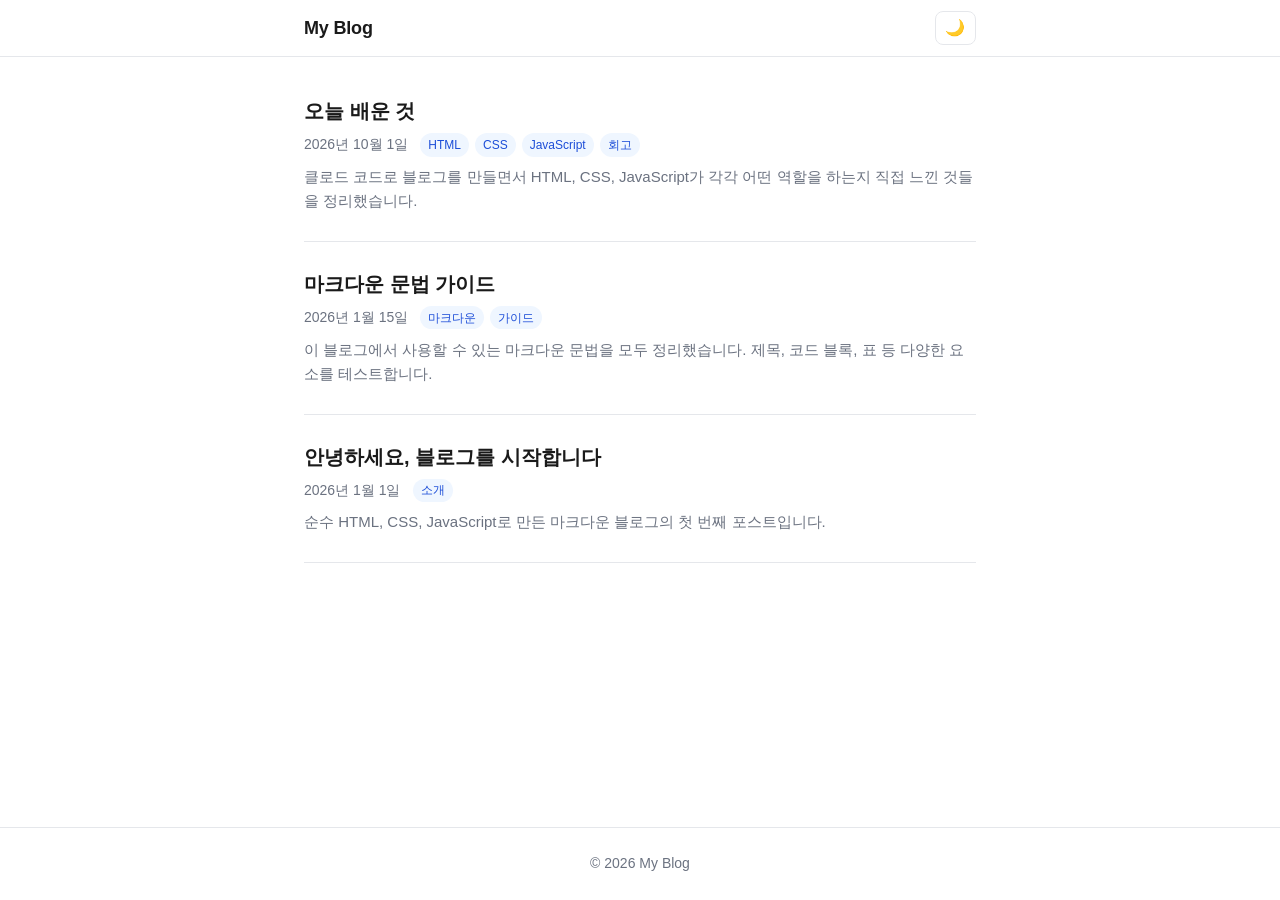
==== index.html @ 800f18c6 "블로그 초기 버전 완성 Co-Authored-By: Claude Sonnet 4.6 <noreply@anthropic.com>" ====
<!DOCTYPE html>
<html lang="ko">
<head>
  <meta charset="UTF-8">
  <meta name="viewport" content="width=device-width, initial-scale=1.0">
  <title>My Blog</title>
  <link rel="stylesheet" href="css/style.css">
  <script src="js/theme.js"></script>
</head>
<body>
  <header class="site-header">
    <div class="container">
      <a href="index.html" class="site-title">My Blog</a>
      <button id="theme-toggle" aria-label="다크 모드로 전환">🌙</button>
    </div>
  </header>

  <main class="container">
    <div id="post-list" role="list" aria-label="포스트 목록"></div>
  </main>

  <footer class="site-footer">
    <div class="container">
      <p>© 2026 My Blog</p>
    </div>
  </footer>

  <script src="js/loader.js"></script>
</body>
</html>
---- css/style.css ----
/* ===== CSS Variables ===== */
:root {
  --color-bg: #ffffff;
  --color-surface: #f8f9fa;
  --color-text: #1a1a1a;
  --color-text-muted: #6b7280;
  --color-border: #e5e7eb;
  --color-code-bg: #f3f4f6;
  --color-link: #2563eb;
  --color-tag-bg: #eff6ff;
  --color-tag-text: #1d4ed8;
  --color-header-bg: rgba(255, 255, 255, 0.9);
  --font-sans: -apple-system, BlinkMacSystemFont, 'Segoe UI', 'Noto Sans KR', Helvetica, Arial, sans-serif;
  --font-mono: 'SFMono-Regular', Consolas, 'Liberation Mono', Menlo, monospace;
  --transition: background-color 0.2s ease, color 0.2s ease, border-color 0.2s ease;
}

@media (prefers-color-scheme: dark) {
  :root:not([data-theme="light"]) {
    --color-bg: #0f0f0f;
    --color-surface: #1a1a1a;
    --color-text: #e8e8e8;
    --color-text-muted: #9ca3af;
    --color-border: #2d2d2d;
    --color-code-bg: #1e1e1e;
    --color-link: #60a5fa;
    --color-tag-bg: #1e3a5f;
    --color-tag-text: #93c5fd;
    --color-header-bg: rgba(15, 15, 15, 0.9);
  }
}

[data-theme="dark"] {
  --color-bg: #0f0f0f;
  --color-surface: #1a1a1a;
  --color-text: #e8e8e8;
  --color-text-muted: #9ca3af;
  --color-border: #2d2d2d;
  --color-code-bg: #1e1e1e;
  --color-link: #60a5fa;
  --color-tag-bg: #1e3a5f;
  --color-tag-text: #93c5fd;
  --color-header-bg: rgba(15, 15, 15, 0.9);
}

[data-theme="light"] {
  --color-bg: #ffffff;
  --color-surface: #f8f9fa;
  --color-text: #1a1a1a;
  --color-text-muted: #6b7280;
  --color-border: #e5e7eb;
  --color-code-bg: #f3f4f6;
  --color-link: #2563eb;
  --color-tag-bg: #eff6ff;
  --color-tag-text: #1d4ed8;
  --color-header-bg: rgba(255, 255, 255, 0.9);
}

/* ===== Reset & Base ===== */
*, *::before, *::after {
  box-sizing: border-box;
  margin: 0;
  padding: 0;
}

html {
  font-size: 16px;
  scroll-behavior: smooth;
}

body {
  font-family: var(--font-sans);
  background-color: var(--color-bg);
  color: var(--color-text);
  line-height: 1.7;
  transition: var(--transition);
  min-height: 100vh;
  display: flex;
  flex-direction: column;
}

/* ===== Layout ===== */
.container {
  max-width: 720px;
  margin: 0 auto;
  padding: 0 1.5rem;
  width: 100%;
}

main.container {
  flex: 1;
  padding-top: 2.5rem;
  padding-bottom: 5rem;
}

/* ===== Header ===== */
.site-header {
  position: sticky;
  top: 0;
  z-index: 100;
  background-color: var(--color-header-bg);
  backdrop-filter: blur(8px);
  -webkit-backdrop-filter: blur(8px);
  border-bottom: 1px solid var(--color-border);
  transition: var(--transition);
}

.site-header .container {
  display: flex;
  align-items: center;
  justify-content: space-between;
  height: 3.5rem;
}

.site-title {
  font-size: 1.125rem;
  font-weight: 700;
  color: var(--color-text);
  text-decoration: none;
  letter-spacing: -0.01em;
  transition: color 0.15s;
}

.site-title:hover {
  color: var(--color-link);
}

/* ===== Theme Toggle ===== */
#theme-toggle {
  background: none;
  border: 1px solid var(--color-border);
  border-radius: 0.5rem;
  cursor: pointer;
  font-size: 1rem;
  padding: 0.3rem 0.6rem;
  color: var(--color-text);
  transition: var(--transition);
  line-height: 1.4;
}

#theme-toggle:hover {
  background-color: var(--color-surface);
}

/* ===== Post List ===== */
#post-list {
  display: flex;
  flex-direction: column;
  gap: 0;
}

.post-card {
  padding: 1.75rem 0;
  border-bottom: 1px solid var(--color-border);
  transition: var(--transition);
}

.post-card:first-child {
  padding-top: 0;
}

.post-card__link {
  text-decoration: none;
  color: inherit;
  display: block;
}

.post-card__title {
  font-size: 1.25rem;
  font-weight: 600;
  margin-bottom: 0.5rem;
  color: var(--color-text);
  line-height: 1.4;
  transition: color 0.15s;
}

.post-card__link:hover .post-card__title {
  color: var(--color-link);
}

.post-card__meta {
  display: flex;
  align-items: center;
  gap: 0.75rem;
  flex-wrap: wrap;
  margin-bottom: 0.5rem;
}

.post-card__meta time {
  font-size: 0.875rem;
  color: var(--color-text-muted);
}

.post-card__desc {
  font-size: 0.9375rem;
  color: var(--color-text-muted);
  line-height: 1.6;
  margin-top: 0.375rem;
}

/* ===== Tags ===== */
.post-card__tags,
.post-tags {
  display: flex;
  flex-wrap: wrap;
  gap: 0.375rem;
}

.tag {
  display: inline-block;
  font-size: 0.75rem;
  font-weight: 500;
  padding: 0.1rem 0.5rem;
  border-radius: 9999px;
  background-color: var(--color-tag-bg);
  color: var(--color-tag-text);
  transition: var(--transition);
}

/* ===== Back Link ===== */
.back-link {
  display: inline-flex;
  align-items: center;
  gap: 0.25rem;
  font-size: 0.875rem;
  color: var(--color-text-muted);
  text-decoration: none;
  margin-bottom: 2rem;
  transition: color 0.15s;
}

.back-link:hover {
  color: var(--color-link);
}

/* ===== Post Header ===== */
.post-header {
  margin-bottom: 2.5rem;
  padding-bottom: 1.5rem;
  border-bottom: 1px solid var(--color-border);
  transition: var(--transition);
}

.post-title {
  font-size: 1.875rem;
  font-weight: 700;
  line-height: 1.3;
  margin-bottom: 0.75rem;
  letter-spacing: -0.02em;
}

.post-meta {
  display: flex;
  align-items: center;
  gap: 0.75rem;
  flex-wrap: wrap;
}

.post-meta time {
  font-size: 0.875rem;
  color: var(--color-text-muted);
}

/* ===== Post Body ===== */
.post-body {
  line-height: 1.85;
}

.post-body h1,
.post-body h2,
.post-body h3,
.post-body h4,
.post-body h5,
.post-body h6 {
  font-weight: 700;
  line-height: 1.3;
  margin-top: 2.25rem;
  margin-bottom: 0.75rem;
  letter-spacing: -0.01em;
}

.post-body h1 { font-size: 1.75rem; }
.post-body h2 {
  font-size: 1.375rem;
  border-bottom: 1px solid var(--color-border);
  padding-bottom: 0.4rem;
  transition: border-color 0.2s ease;
}
.post-body h3 { font-size: 1.125rem; }
.post-body h4 { font-size: 1rem; }

.post-body p { margin-bottom: 1.25rem; }

.post-body a {
  color: var(--color-link);
  text-decoration: underline;
  text-underline-offset: 2px;
}

.post-body a:hover {
  text-decoration-thickness: 2px;
}

.post-body ul,
.post-body ol {
  margin-bottom: 1.25rem;
  padding-left: 1.75rem;
}

.post-body li { margin-bottom: 0.375rem; }

.post-body li > ul,
.post-body li > ol {
  margin-bottom: 0;
  margin-top: 0.375rem;
}

.post-body blockquote {
  border-left: 3px solid var(--color-link);
  padding: 0.25rem 0 0.25rem 1.25rem;
  margin: 1.5rem 0;
  color: var(--color-text-muted);
  font-style: italic;
  transition: var(--transition);
}

.post-body pre {
  background-color: var(--color-code-bg);
  border: 1px solid var(--color-border);
  border-radius: 0.5rem;
  padding: 1.125rem 1.25rem;
  overflow-x: auto;
  margin-bottom: 1.25rem;
  font-size: 0.875rem;
  line-height: 1.65;
  transition: var(--transition);
}

.post-body code {
  font-family: var(--font-mono);
  font-size: 0.875em;
}

.post-body :not(pre) > code {
  background-color: var(--color-code-bg);
  border: 1px solid var(--color-border);
  border-radius: 0.25rem;
  padding: 0.1em 0.4em;
  transition: var(--transition);
}

.post-body img {
  max-width: 100%;
  height: auto;
  border-radius: 0.5rem;
  display: block;
  margin: 1.75rem auto;
}

.post-body hr {
  border: none;
  border-top: 1px solid var(--color-border);
  margin: 2.5rem 0;
  transition: border-color 0.2s ease;
}

.post-body table {
  width: 100%;
  border-collapse: collapse;
  margin-bottom: 1.25rem;
  font-size: 0.9375rem;
  display: block;
  overflow-x: auto;
}

.post-body th,
.post-body td {
  border: 1px solid var(--color-border);
  padding: 0.5rem 0.875rem;
  text-align: left;
  transition: var(--transition);
}

.post-body th {
  background-color: var(--color-surface);
  font-weight: 600;
}

/* ===== Footer ===== */
.site-footer {
  border-top: 1px solid var(--color-border);
  padding: 1.5rem 0;
  transition: var(--transition);
}

.site-footer p {
  text-align: center;
  font-size: 0.875rem;
  color: var(--color-text-muted);
}

/* ===== Utility ===== */
.empty,
.error {
  color: var(--color-text-muted);
  font-size: 0.9375rem;
  padding: 3rem 0;
  text-align: center;
}

.error { color: #ef4444; }

/* ===== Responsive ===== */
@media (max-width: 768px) {
  html { font-size: 15px; }

  .post-title { font-size: 1.5rem; }
  .post-body h1 { font-size: 1.5rem; }
  .post-body h2 { font-size: 1.25rem; }

  .post-body pre {
    font-size: 0.8125rem;
    padding: 0.875rem 1rem;
    border-radius: 0.375rem;
  }
}
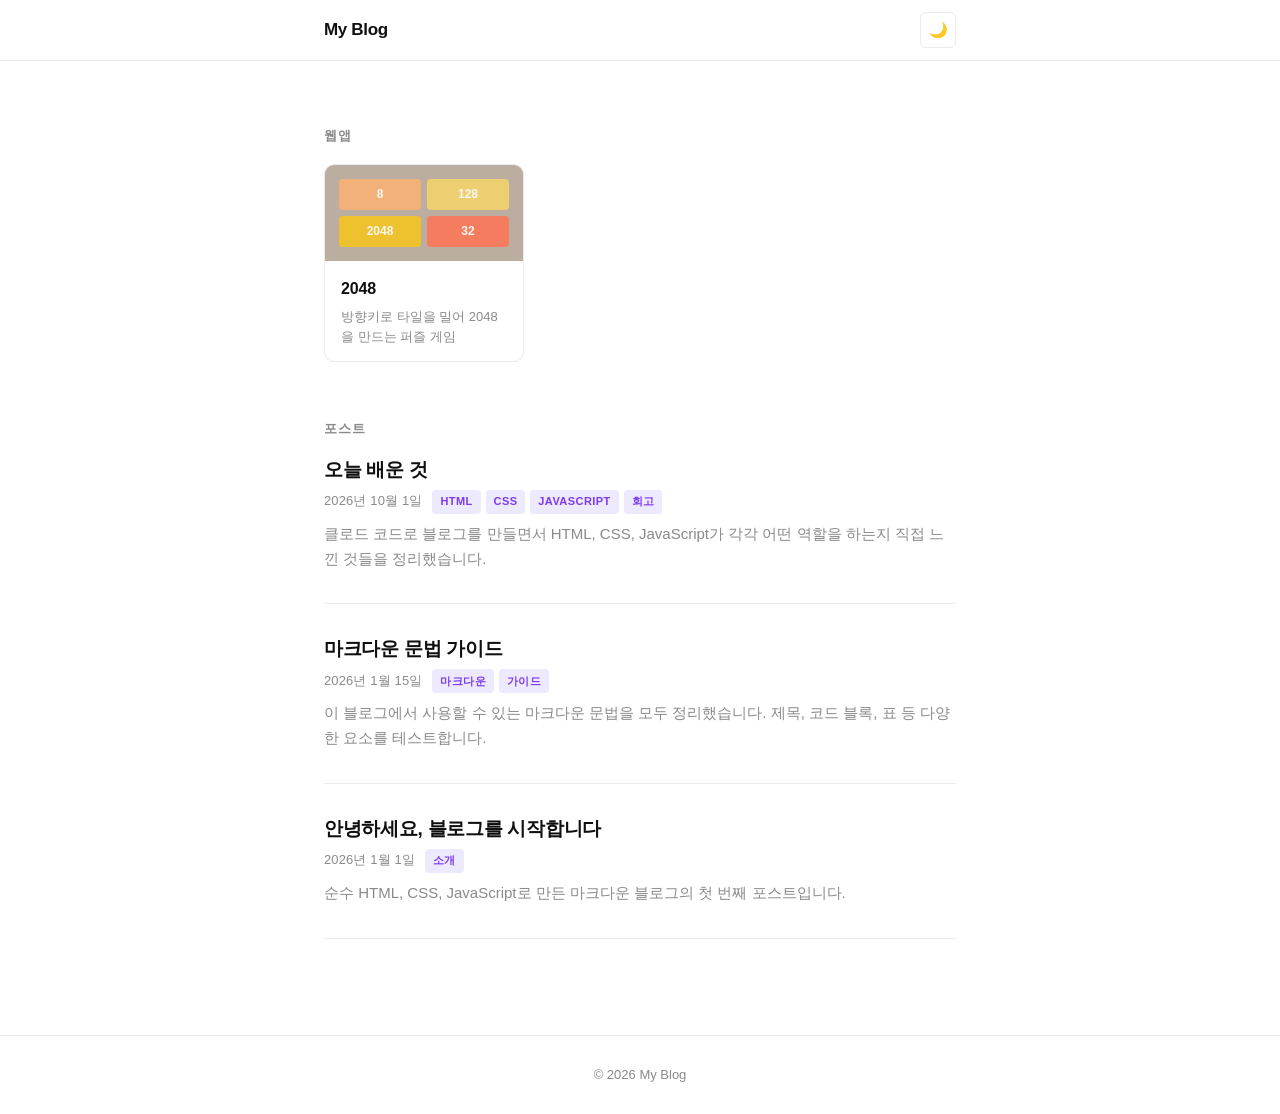
==== commit 9e3fa648: "2048 퍼즐 게임 추가 - apps/2048/: 순수 HTML/CSS/JS로 구현한 2048 게임   - 방향키 + 터치 스와이프 지원   - 현재 점수 / 최고 점수 (loca" ====
--- a/index.html
+++ b/index.html
@@ -16,7 +16,28 @@
   </header>
 
   <main class="container">
-    <div id="post-list" role="list" aria-label="포스트 목록"></div>
+    <section class="apps-section" aria-label="웹앱">
+      <h2 class="section-title">웹앱</h2>
+      <div class="app-cards">
+        <a href="apps/2048/index.html" class="app-card">
+          <div class="app-card__preview">
+            <div class="mini-tile" style="--c:#f2b179">8</div>
+            <div class="mini-tile" style="--c:#edcf72">128</div>
+            <div class="mini-tile" style="--c:#edc22e">2048</div>
+            <div class="mini-tile" style="--c:#f67c5f">32</div>
+          </div>
+          <div class="app-card__body">
+            <h3 class="app-card__title">2048</h3>
+            <p class="app-card__desc">방향키로 타일을 밀어 2048을 만드는 퍼즐 게임</p>
+          </div>
+        </a>
+      </div>
+    </section>
+
+    <section aria-label="포스트 목록">
+      <h2 class="section-title">포스트</h2>
+      <div id="post-list" role="list"></div>
+    </section>
   </main>
 
   <footer class="site-footer">
--- a/css/style.css
+++ b/css/style.css
@@ -1,367 +1,361 @@
-/* ===== CSS Variables ===== */
+/* ===== Variables ===== */
 :root {
-  --color-bg: #ffffff;
-  --color-surface: #f8f9fa;
-  --color-text: #1a1a1a;
-  --color-text-muted: #6b7280;
-  --color-border: #e5e7eb;
-  --color-code-bg: #f3f4f6;
-  --color-link: #2563eb;
-  --color-tag-bg: #eff6ff;
-  --color-tag-text: #1d4ed8;
-  --color-header-bg: rgba(255, 255, 255, 0.9);
-  --font-sans: -apple-system, BlinkMacSystemFont, 'Segoe UI', 'Noto Sans KR', Helvetica, Arial, sans-serif;
+  --bg:        #ffffff;
+  --surface:   #f7f7f7;
+  --text:      #0f0f0f;
+  --muted:     #8a8a8a;
+  --border:    #ebebeb;
+  --accent:    #7c3aed;
+  --accent-lt: #ede9fe;
+  --code-bg:   #f5f5f5;
+  --header-bg: rgba(255, 255, 255, 0.88);
+
+  --font-sans: -apple-system, BlinkMacSystemFont, 'Segoe UI', 'Noto Sans KR', Arial, sans-serif;
   --font-mono: 'SFMono-Regular', Consolas, 'Liberation Mono', Menlo, monospace;
-  --transition: background-color 0.2s ease, color 0.2s ease, border-color 0.2s ease;
+  --ease: cubic-bezier(0.16, 1, 0.3, 1);
 }
 
 @media (prefers-color-scheme: dark) {
   :root:not([data-theme="light"]) {
-    --color-bg: #0f0f0f;
-    --color-surface: #1a1a1a;
-    --color-text: #e8e8e8;
-    --color-text-muted: #9ca3af;
-    --color-border: #2d2d2d;
-    --color-code-bg: #1e1e1e;
-    --color-link: #60a5fa;
-    --color-tag-bg: #1e3a5f;
-    --color-tag-text: #93c5fd;
-    --color-header-bg: rgba(15, 15, 15, 0.9);
+    --bg:        #0a0a0a;
+    --surface:   #141414;
+    --text:      #ededed;
+    --muted:     #666666;
+    --border:    #222222;
+    --accent:    #a78bfa;
+    --accent-lt: #2e1e5e;
+    --code-bg:   #161616;
+    --header-bg: rgba(10, 10, 10, 0.88);
   }
 }
-
 [data-theme="dark"] {
-  --color-bg: #0f0f0f;
-  --color-surface: #1a1a1a;
-  --color-text: #e8e8e8;
-  --color-text-muted: #9ca3af;
-  --color-border: #2d2d2d;
-  --color-code-bg: #1e1e1e;
-  --color-link: #60a5fa;
-  --color-tag-bg: #1e3a5f;
-  --color-tag-text: #93c5fd;
-  --color-header-bg: rgba(15, 15, 15, 0.9);
-}
-
+  --bg:        #0a0a0a;
+  --surface:   #141414;
+  --text:      #ededed;
+  --muted:     #666666;
+  --border:    #222222;
+  --accent:    #a78bfa;
+  --accent-lt: #2e1e5e;
+  --code-bg:   #161616;
+  --header-bg: rgba(10, 10, 10, 0.88);
+}
 [data-theme="light"] {
-  --color-bg: #ffffff;
-  --color-surface: #f8f9fa;
-  --color-text: #1a1a1a;
-  --color-text-muted: #6b7280;
-  --color-border: #e5e7eb;
-  --color-code-bg: #f3f4f6;
-  --color-link: #2563eb;
-  --color-tag-bg: #eff6ff;
-  --color-tag-text: #1d4ed8;
-  --color-header-bg: rgba(255, 255, 255, 0.9);
-}
-
-/* ===== Reset & Base ===== */
-*, *::before, *::after {
-  box-sizing: border-box;
-  margin: 0;
-  padding: 0;
-}
-
-html {
-  font-size: 16px;
-  scroll-behavior: smooth;
-}
-
+  --bg:        #ffffff;
+  --surface:   #f7f7f7;
+  --text:      #0f0f0f;
+  --muted:     #8a8a8a;
+  --border:    #ebebeb;
+  --accent:    #7c3aed;
+  --accent-lt: #ede9fe;
+  --code-bg:   #f5f5f5;
+  --header-bg: rgba(255, 255, 255, 0.88);
+}
+
+/* ===== Reset ===== */
+*, *::before, *::after { box-sizing: border-box; margin: 0; padding: 0; }
+html { font-size: 16px; scroll-behavior: smooth; }
 body {
   font-family: var(--font-sans);
-  background-color: var(--color-bg);
-  color: var(--color-text);
-  line-height: 1.7;
-  transition: var(--transition);
+  background: var(--bg);
+  color: var(--text);
+  line-height: 1.75;
   min-height: 100vh;
   display: flex;
   flex-direction: column;
+  transition: background 0.25s var(--ease), color 0.25s var(--ease);
 }
 
 /* ===== Layout ===== */
-.container {
-  max-width: 720px;
-  margin: 0 auto;
-  padding: 0 1.5rem;
-  width: 100%;
-}
-
-main.container {
-  flex: 1;
-  padding-top: 2.5rem;
-  padding-bottom: 5rem;
-}
+.container { max-width: 680px; margin: 0 auto; padding: 0 1.5rem; width: 100%; }
+main.container { flex: 1; padding-top: 4rem; padding-bottom: 6rem; }
 
 /* ===== Header ===== */
 .site-header {
   position: sticky;
   top: 0;
   z-index: 100;
-  background-color: var(--color-header-bg);
-  backdrop-filter: blur(8px);
-  -webkit-backdrop-filter: blur(8px);
-  border-bottom: 1px solid var(--color-border);
-  transition: var(--transition);
-}
-
+  background: var(--header-bg);
+  backdrop-filter: blur(16px);
+  -webkit-backdrop-filter: blur(16px);
+  border-bottom: 1px solid var(--border);
+  transition: background 0.25s var(--ease), border-color 0.25s var(--ease);
+}
 .site-header .container {
   display: flex;
   align-items: center;
   justify-content: space-between;
-  height: 3.5rem;
-}
-
+  height: 3.75rem;
+}
 .site-title {
-  font-size: 1.125rem;
+  font-size: 1.0625rem;
   font-weight: 700;
-  color: var(--color-text);
+  letter-spacing: -0.02em;
+  color: var(--text);
   text-decoration: none;
-  letter-spacing: -0.01em;
   transition: color 0.15s;
 }
-
-.site-title:hover {
-  color: var(--color-link);
-}
+.site-title:hover { color: var(--accent); }
 
 /* ===== Theme Toggle ===== */
 #theme-toggle {
   background: none;
-  border: 1px solid var(--color-border);
-  border-radius: 0.5rem;
+  border: 1.5px solid var(--border);
+  border-radius: 6px;
   cursor: pointer;
-  font-size: 1rem;
-  padding: 0.3rem 0.6rem;
-  color: var(--color-text);
-  transition: var(--transition);
-  line-height: 1.4;
-}
-
+  font-size: 0.9375rem;
+  width: 2.25rem;
+  height: 2.25rem;
+  display: flex;
+  align-items: center;
+  justify-content: center;
+  color: var(--muted);
+  transition: border-color 0.15s, color 0.15s, background 0.15s;
+}
 #theme-toggle:hover {
-  background-color: var(--color-surface);
-}
-
-/* ===== Post List ===== */
-#post-list {
-  display: flex;
-  flex-direction: column;
-  gap: 0;
-}
-
-.post-card {
-  padding: 1.75rem 0;
-  border-bottom: 1px solid var(--color-border);
-  transition: var(--transition);
-}
-
-.post-card:first-child {
-  padding-top: 0;
-}
-
-.post-card__link {
+  border-color: var(--accent);
+  color: var(--accent);
+  background: var(--accent-lt);
+}
+
+/* ===== Section Title ===== */
+.section-title {
+  font-size: 0.8125rem;
+  font-weight: 600;
+  letter-spacing: 0.08em;
+  text-transform: uppercase;
+  color: var(--muted);
+  margin-bottom: 1rem;
+}
+
+/* ===== Apps Section ===== */
+.apps-section { margin-bottom: 3.5rem; }
+
+.app-cards {
+  display: grid;
+  grid-template-columns: repeat(auto-fill, minmax(200px, 1fr));
+  gap: 1rem;
+}
+
+.app-card {
   text-decoration: none;
   color: inherit;
+  border: 1px solid var(--border);
+  border-radius: 10px;
+  overflow: hidden;
+  transition: border-color 0.15s var(--ease), transform 0.15s var(--ease);
   display: block;
 }
+.app-card:hover {
+  border-color: var(--accent);
+  transform: translateY(-2px);
+}
+
+.app-card__preview {
+  background: #bbada0;
+  padding: 0.875rem;
+  display: grid;
+  grid-template-columns: 1fr 1fr;
+  gap: 6px;
+  height: 96px;
+}
+
+.mini-tile {
+  background: var(--c);
+  border-radius: 4px;
+  display: flex;
+  align-items: center;
+  justify-content: center;
+  font-size: 0.75rem;
+  font-weight: 700;
+  color: #f9f6f2;
+}
+
+.app-card__body { padding: 0.875rem 1rem; }
+
+.app-card__title {
+  font-size: 1rem;
+  font-weight: 650;
+  letter-spacing: -0.01em;
+  margin-bottom: 0.25rem;
+  color: var(--text);
+  transition: color 0.15s;
+}
+.app-card:hover .app-card__title { color: var(--accent); }
+
+.app-card__desc {
+  font-size: 0.8125rem;
+  color: var(--muted);
+  line-height: 1.55;
+}
+
+/* ===== Post List ===== */
+#post-list { display: flex; flex-direction: column; }
+
+.post-card {
+  padding: 2rem 0;
+  border-bottom: 1px solid var(--border);
+  transition: border-color 0.25s var(--ease);
+}
+.post-card:first-child { padding-top: 0; }
+
+.post-card__link { text-decoration: none; color: inherit; display: block; }
 
 .post-card__title {
-  font-size: 1.25rem;
-  font-weight: 600;
-  margin-bottom: 0.5rem;
-  color: var(--color-text);
+  font-size: 1.1875rem;
+  font-weight: 650;
+  letter-spacing: -0.015em;
+  color: var(--text);
   line-height: 1.4;
+  margin-bottom: 0.4rem;
   transition: color 0.15s;
 }
-
-.post-card__link:hover .post-card__title {
-  color: var(--color-link);
-}
+.post-card__link:hover .post-card__title { color: var(--accent); }
 
 .post-card__meta {
   display: flex;
   align-items: center;
-  gap: 0.75rem;
+  gap: 0.625rem;
   flex-wrap: wrap;
   margin-bottom: 0.5rem;
 }
-
 .post-card__meta time {
-  font-size: 0.875rem;
-  color: var(--color-text-muted);
+  font-size: 0.8125rem;
+  color: var(--muted);
+  letter-spacing: 0.01em;
 }
 
 .post-card__desc {
   font-size: 0.9375rem;
-  color: var(--color-text-muted);
-  line-height: 1.6;
-  margin-top: 0.375rem;
+  color: var(--muted);
+  line-height: 1.65;
 }
 
 /* ===== Tags ===== */
-.post-card__tags,
-.post-tags {
-  display: flex;
-  flex-wrap: wrap;
-  gap: 0.375rem;
-}
+.post-card__tags, .post-tags { display: flex; flex-wrap: wrap; gap: 0.3rem; }
 
 .tag {
-  display: inline-block;
-  font-size: 0.75rem;
-  font-weight: 500;
-  padding: 0.1rem 0.5rem;
-  border-radius: 9999px;
-  background-color: var(--color-tag-bg);
-  color: var(--color-tag-text);
-  transition: var(--transition);
+  font-size: 0.6875rem;
+  font-weight: 600;
+  letter-spacing: 0.04em;
+  text-transform: uppercase;
+  padding: 0.15rem 0.5rem;
+  border-radius: 4px;
+  background: var(--accent-lt);
+  color: var(--accent);
+  transition: background 0.15s, color 0.15s;
 }
 
 /* ===== Back Link ===== */
 .back-link {
   display: inline-flex;
   align-items: center;
-  gap: 0.25rem;
+  gap: 0.3rem;
   font-size: 0.875rem;
-  color: var(--color-text-muted);
+  color: var(--muted);
   text-decoration: none;
-  margin-bottom: 2rem;
+  margin-bottom: 2.5rem;
   transition: color 0.15s;
 }
-
-.back-link:hover {
-  color: var(--color-link);
-}
+.back-link:hover { color: var(--accent); }
 
 /* ===== Post Header ===== */
 .post-header {
-  margin-bottom: 2.5rem;
-  padding-bottom: 1.5rem;
-  border-bottom: 1px solid var(--color-border);
-  transition: var(--transition);
-}
-
+  margin-bottom: 3rem;
+  padding-bottom: 2rem;
+  border-bottom: 1px solid var(--border);
+}
 .post-title {
   font-size: 1.875rem;
-  font-weight: 700;
-  line-height: 1.3;
-  margin-bottom: 0.75rem;
-  letter-spacing: -0.02em;
-}
-
-.post-meta {
-  display: flex;
-  align-items: center;
-  gap: 0.75rem;
-  flex-wrap: wrap;
-}
-
-.post-meta time {
-  font-size: 0.875rem;
-  color: var(--color-text-muted);
-}
+  font-weight: 750;
+  letter-spacing: -0.025em;
+  line-height: 1.25;
+  margin-bottom: 1rem;
+}
+.post-meta { display: flex; align-items: center; gap: 0.625rem; flex-wrap: wrap; }
+.post-meta time { font-size: 0.875rem; color: var(--muted); }
 
 /* ===== Post Body ===== */
-.post-body {
-  line-height: 1.85;
-}
+.post-body { line-height: 1.85; }
 
 .post-body h1,
 .post-body h2,
 .post-body h3,
-.post-body h4,
-.post-body h5,
-.post-body h6 {
+.post-body h4 {
   font-weight: 700;
+  letter-spacing: -0.015em;
   line-height: 1.3;
   margin-top: 2.25rem;
   margin-bottom: 0.75rem;
-  letter-spacing: -0.01em;
-}
-
-.post-body h1 { font-size: 1.75rem; }
+}
+.post-body h1 { font-size: 1.625rem; }
 .post-body h2 {
-  font-size: 1.375rem;
-  border-bottom: 1px solid var(--color-border);
+  font-size: 1.3125rem;
   padding-bottom: 0.4rem;
-  transition: border-color 0.2s ease;
-}
-.post-body h3 { font-size: 1.125rem; }
-.post-body h4 { font-size: 1rem; }
+  border-bottom: 1px solid var(--border);
+}
+.post-body h3 { font-size: 1.0625rem; }
+.post-body h4 { font-size: 1rem; color: var(--muted); }
 
 .post-body p { margin-bottom: 1.25rem; }
 
 .post-body a {
-  color: var(--color-link);
+  color: var(--accent);
   text-decoration: underline;
   text-underline-offset: 2px;
-}
-
-.post-body a:hover {
-  text-decoration-thickness: 2px;
-}
-
-.post-body ul,
-.post-body ol {
+  text-decoration-thickness: 1px;
+  transition: text-decoration-thickness 0.15s;
+}
+.post-body a:hover { text-decoration-thickness: 2px; }
+
+.post-body ul, .post-body ol {
   margin-bottom: 1.25rem;
-  padding-left: 1.75rem;
-}
-
-.post-body li { margin-bottom: 0.375rem; }
-
-.post-body li > ul,
-.post-body li > ol {
-  margin-bottom: 0;
-  margin-top: 0.375rem;
-}
+  padding-left: 1.5rem;
+}
+.post-body li { margin-bottom: 0.35rem; }
+.post-body li > ul, .post-body li > ol { margin: 0.35rem 0 0; }
 
 .post-body blockquote {
-  border-left: 3px solid var(--color-link);
+  border-left: 3px solid var(--accent);
   padding: 0.25rem 0 0.25rem 1.25rem;
-  margin: 1.5rem 0;
-  color: var(--color-text-muted);
+  margin: 1.75rem 0;
+  color: var(--muted);
   font-style: italic;
-  transition: var(--transition);
 }
 
 .post-body pre {
-  background-color: var(--color-code-bg);
-  border: 1px solid var(--color-border);
-  border-radius: 0.5rem;
+  background: var(--code-bg);
+  border: 1px solid var(--border);
+  border-radius: 8px;
   padding: 1.125rem 1.25rem;
   overflow-x: auto;
   margin-bottom: 1.25rem;
   font-size: 0.875rem;
   line-height: 1.65;
-  transition: var(--transition);
-}
-
-.post-body code {
-  font-family: var(--font-mono);
-  font-size: 0.875em;
-}
-
+  transition: background 0.25s var(--ease), border-color 0.25s var(--ease);
+}
+
+.post-body code { font-family: var(--font-mono); font-size: 0.875em; }
 .post-body :not(pre) > code {
-  background-color: var(--color-code-bg);
-  border: 1px solid var(--color-border);
-  border-radius: 0.25rem;
+  background: var(--code-bg);
+  border: 1px solid var(--border);
+  border-radius: 4px;
   padding: 0.1em 0.4em;
-  transition: var(--transition);
+  font-size: 0.8125em;
+  transition: background 0.25s var(--ease);
 }
 
 .post-body img {
   max-width: 100%;
   height: auto;
-  border-radius: 0.5rem;
+  border-radius: 8px;
   display: block;
-  margin: 1.75rem auto;
+  margin: 2rem auto;
 }
 
 .post-body hr {
   border: none;
-  border-top: 1px solid var(--color-border);
+  border-top: 1px solid var(--border);
   margin: 2.5rem 0;
-  transition: border-color 0.2s ease;
 }
 
 .post-body table {
@@ -372,55 +366,47 @@
   display: block;
   overflow-x: auto;
 }
-
-.post-body th,
-.post-body td {
-  border: 1px solid var(--color-border);
+.post-body th, .post-body td {
+  border: 1px solid var(--border);
   padding: 0.5rem 0.875rem;
   text-align: left;
-  transition: var(--transition);
-}
-
+}
 .post-body th {
-  background-color: var(--color-surface);
+  background: var(--surface);
   font-weight: 600;
+  font-size: 0.8125rem;
+  text-transform: uppercase;
+  letter-spacing: 0.04em;
+  color: var(--muted);
 }
 
 /* ===== Footer ===== */
 .site-footer {
-  border-top: 1px solid var(--color-border);
-  padding: 1.5rem 0;
-  transition: var(--transition);
-}
-
+  border-top: 1px solid var(--border);
+  padding: 1.75rem 0;
+  transition: border-color 0.25s var(--ease);
+}
 .site-footer p {
   text-align: center;
-  font-size: 0.875rem;
-  color: var(--color-text-muted);
+  font-size: 0.8125rem;
+  color: var(--muted);
 }
 
 /* ===== Utility ===== */
-.empty,
-.error {
-  color: var(--color-text-muted);
+.empty, .error {
   font-size: 0.9375rem;
-  padding: 3rem 0;
+  color: var(--muted);
+  padding: 4rem 0;
   text-align: center;
 }
-
-.error { color: #ef4444; }
+.error { color: #dc2626; }
 
 /* ===== Responsive ===== */
 @media (max-width: 768px) {
   html { font-size: 15px; }
-
+  main.container { padding-top: 2.5rem; }
   .post-title { font-size: 1.5rem; }
-  .post-body h1 { font-size: 1.5rem; }
-  .post-body h2 { font-size: 1.25rem; }
-
-  .post-body pre {
-    font-size: 0.8125rem;
-    padding: 0.875rem 1rem;
-    border-radius: 0.375rem;
-  }
-}
+  .post-body h1 { font-size: 1.375rem; }
+  .post-body h2 { font-size: 1.1875rem; }
+  .post-body pre { font-size: 0.8125rem; padding: 0.875rem 1rem; }
+}
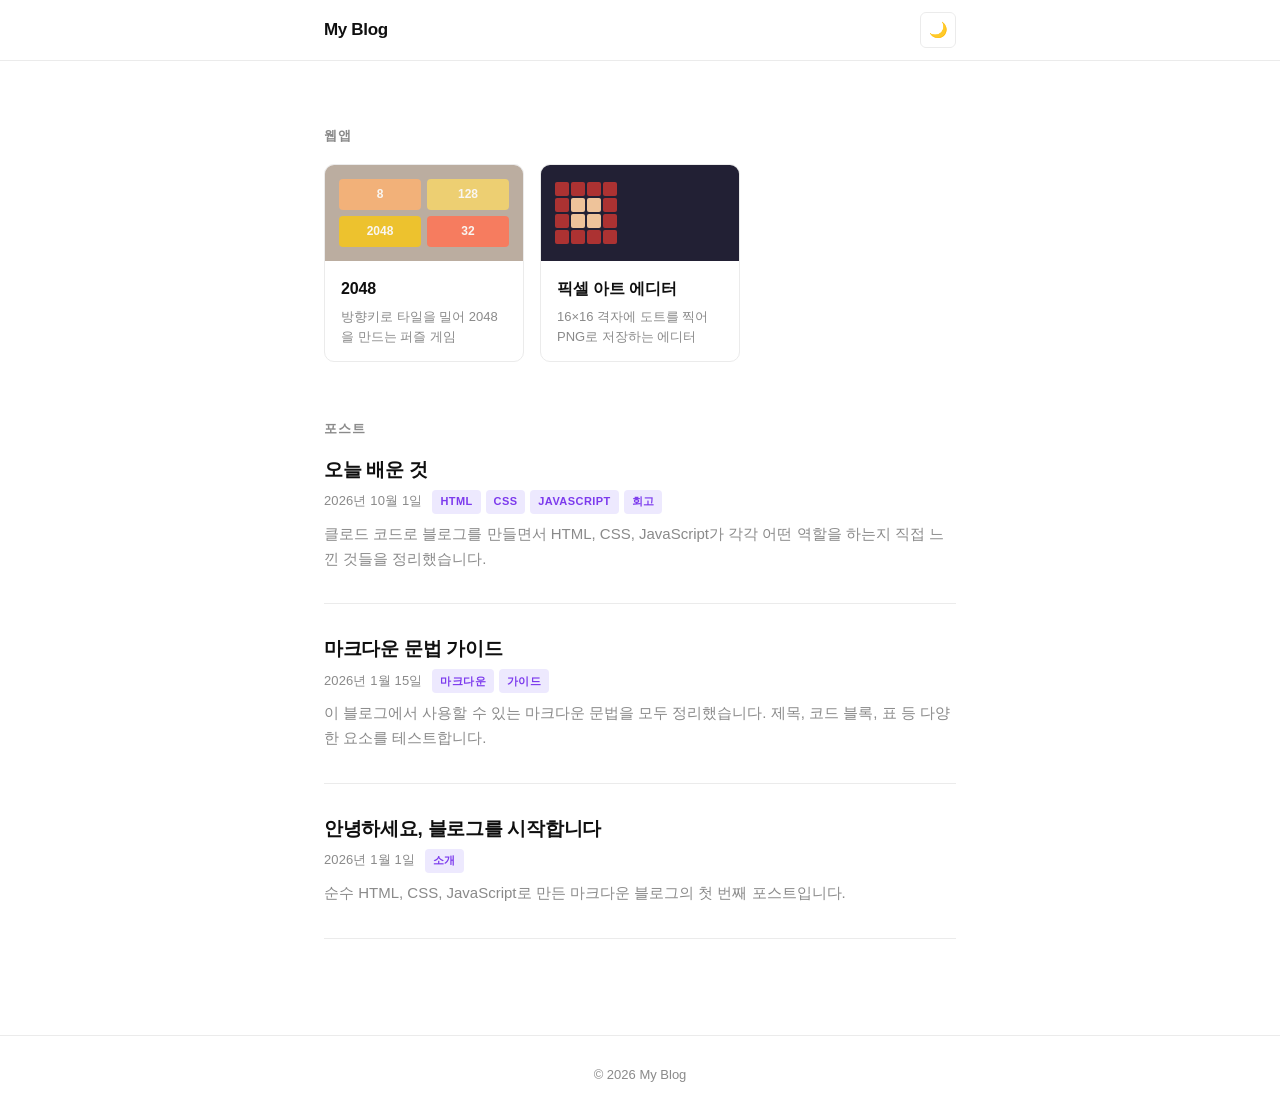
==== commit f3fb1fae: "픽셀 아트 에디터 추가 - apps/pixel-editor/: 순수 HTML/CSS/JS로 구현한 16×16 픽셀 아트 에디터   - Pointer Events 통합(마우스 + 터" ====
--- a/index.html
+++ b/index.html
@@ -31,6 +31,20 @@
             <p class="app-card__desc">방향키로 타일을 밀어 2048을 만드는 퍼즐 게임</p>
           </div>
         </a>
+        <a href="apps/pixel-editor/index.html" class="app-card">
+          <div class="app-card__preview app-card__preview--pixel">
+            <div class="pixel-preview-grid" aria-hidden="true">
+              <span style="--pc:#ac3232"></span><span style="--pc:#ac3232"></span><span style="--pc:#ac3232"></span><span style="--pc:#ac3232"></span>
+              <span style="--pc:#ac3232"></span><span style="--pc:#eec39a"></span><span style="--pc:#eec39a"></span><span style="--pc:#ac3232"></span>
+              <span style="--pc:#ac3232"></span><span style="--pc:#eec39a"></span><span style="--pc:#eec39a"></span><span style="--pc:#ac3232"></span>
+              <span style="--pc:#ac3232"></span><span style="--pc:#ac3232"></span><span style="--pc:#ac3232"></span><span style="--pc:#ac3232"></span>
+            </div>
+          </div>
+          <div class="app-card__body">
+            <h3 class="app-card__title">픽셀 아트 에디터</h3>
+            <p class="app-card__desc">16×16 격자에 도트를 찍어 PNG로 저장하는 에디터</p>
+          </div>
+        </a>
       </div>
     </section>
 
--- a/css/style.css
+++ b/css/style.css
@@ -170,6 +170,24 @@
   color: #f9f6f2;
 }
 
+.app-card__preview--pixel {
+  background: #222034;
+  align-items: center;
+  justify-content: center;
+}
+
+.pixel-preview-grid {
+  display: grid;
+  grid-template-columns: repeat(4, 14px);
+  grid-template-rows: repeat(4, 14px);
+  gap: 2px;
+}
+
+.pixel-preview-grid span {
+  background: var(--pc, #333);
+  border-radius: 2px;
+}
+
 .app-card__body { padding: 0.875rem 1rem; }
 
 .app-card__title {
